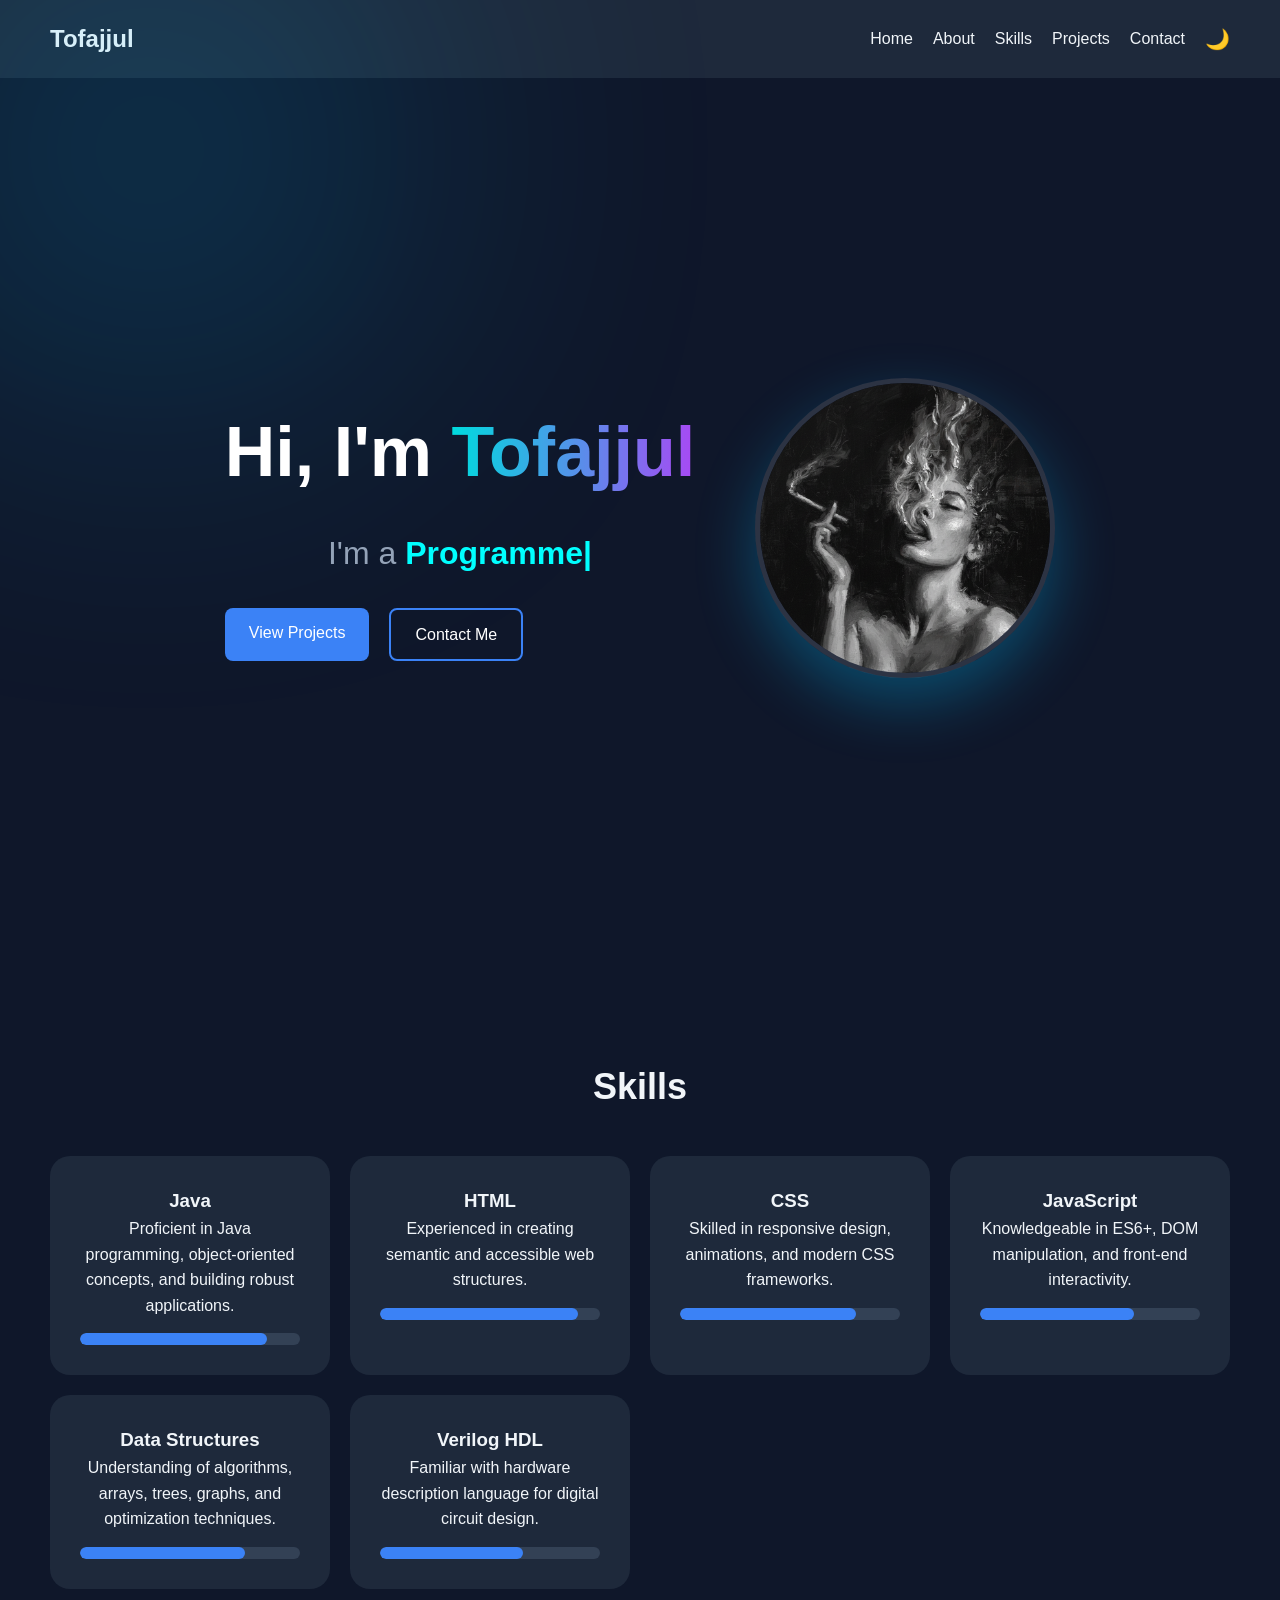
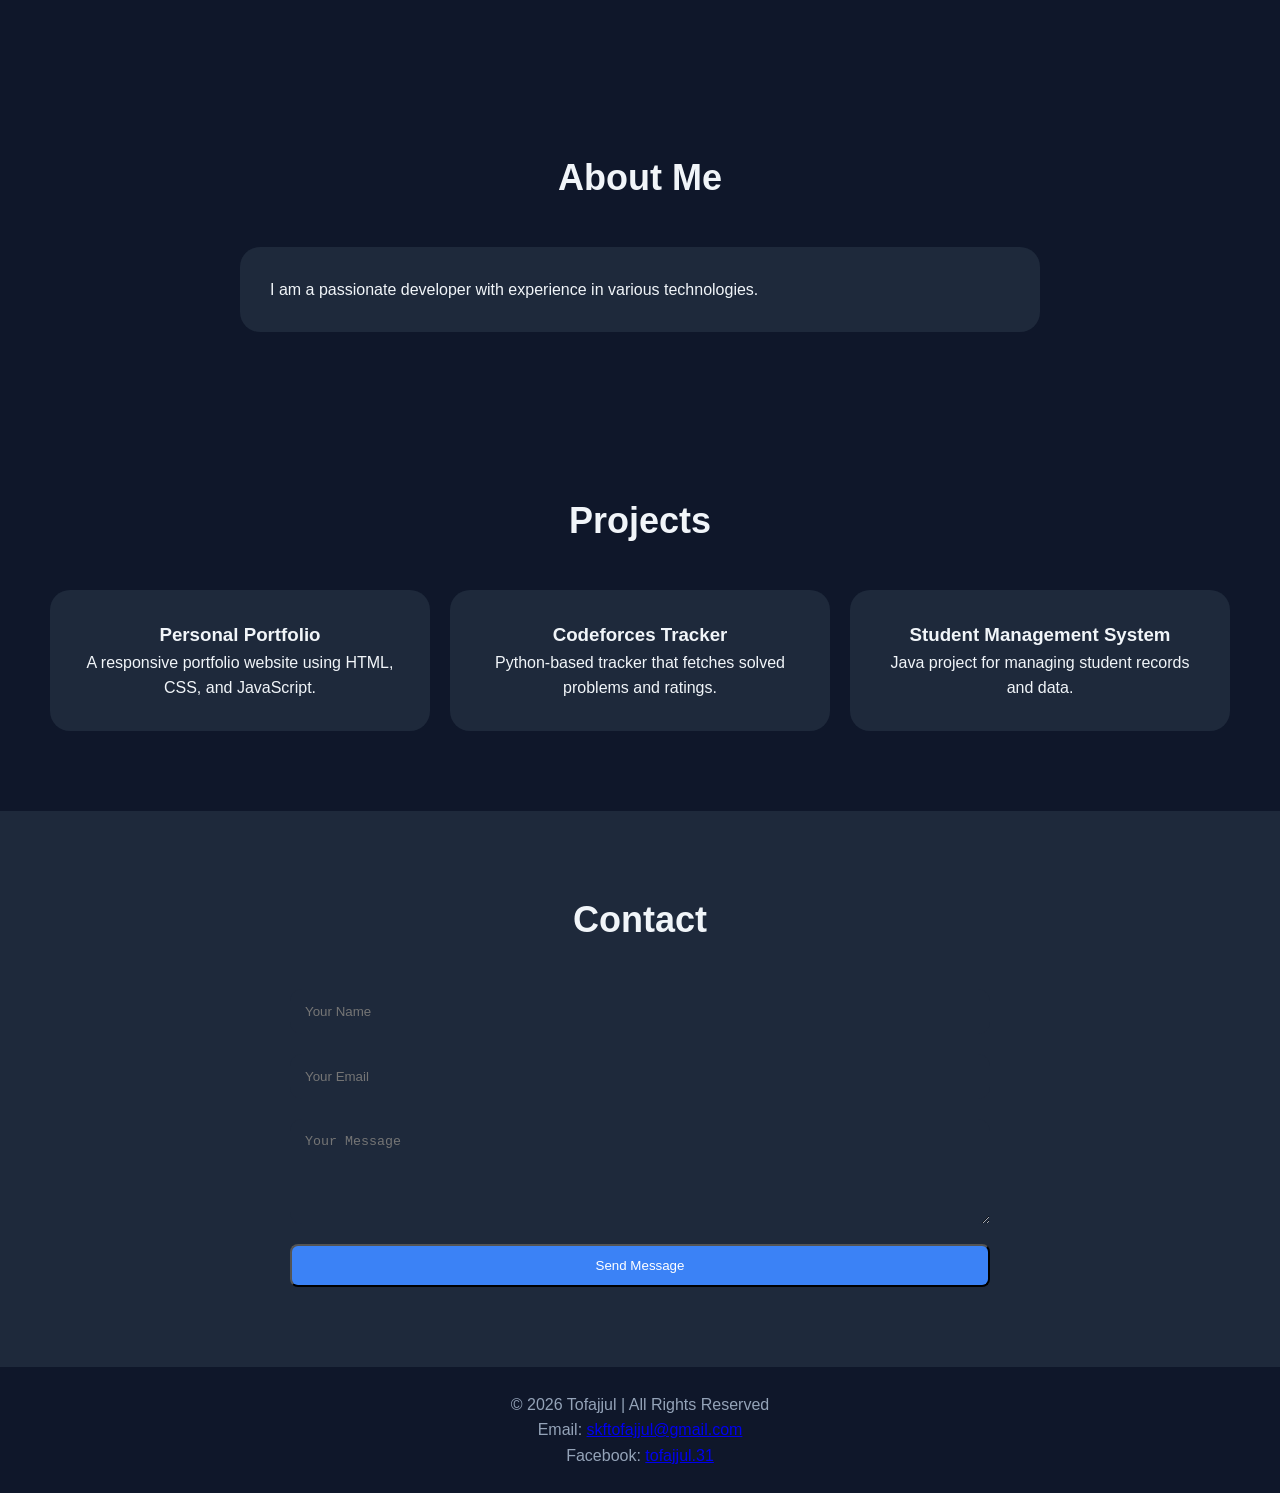
==== index.html @ 48f55d37 "add" ====
<!DOCTYPE html>
<html lang="en">
<head>
  <meta charset="UTF-8">
  <meta name="viewport" content="width=device-width, initial-scale=1.0">
  <title>Tofajjul's Portfolio</title>
  <link rel="stylesheet" href="style.css">
</head>
<body>

  <!-- Navbar -->
  <nav class="navbar">
    <div class="nav-brand">Tofajjul</div>
    <div class="nav-links">
      <a href="index.html">Home</a>
      <a href="about.html">About</a>
      <a href="#skills">Skills</a>
      <a href="#projects">Projects</a>
      <a href="#contact">Contact</a>
      <button id="themeBtn">🌙</button>
    </div>
  </nav>

  <!-- Hero Section -->
  <section class="hero">
    <div class="hero-content">
      <h1>Hi, I'm <span class="gradient-text">Tofajjul</span></h1>
      <div class="typing">
        I'm a <span id="text"></span><span class="cursor">|</span>
      </div>
      <div class="hero-buttons">
        <a href="#projects" class="btn">View Projects</a>
        <a href="#contact" class="btn secondary">Contact Me</a>
      </div>
    </div>
    <div class="hero-image">
      <img src="profile.jpg" alt="Tofajjul">
    </div>
  </section>

  <!-- Skills -->
  <section id="skills" class="section">
    <h2 class="section-title">Skills</h2>

    <div class="skills-grid">
      <div class="skill-card">
        <h3>Java</h3>
        <p>Proficient in Java programming, object-oriented concepts, and building robust applications.</p>
        <div class="progress"><span style="width:85%"></span></div>
      </div>

      <div class="skill-card">
        <h3>HTML</h3>
        <p>Experienced in creating semantic and accessible web structures.</p>
        <div class="progress"><span style="width:90%"></span></div>
      </div>

      <div class="skill-card">
        <h3>CSS</h3>
        <p>Skilled in responsive design, animations, and modern CSS frameworks.</p>
        <div class="progress"><span style="width:80%"></span></div>
      </div>

      <div class="skill-card">
        <h3>JavaScript</h3>
        <p>Knowledgeable in ES6+, DOM manipulation, and front-end interactivity.</p>
        <div class="progress"><span style="width:70%"></span></div>
      </div>

      <div class="skill-card">
        <h3>Data Structures</h3>
        <p>Understanding of algorithms, arrays, trees, graphs, and optimization techniques.</p>
        <div class="progress"><span style="width:75%"></span></div>
      </div>

      <div class="skill-card">
        <h3>Verilog HDL</h3>
        <p>Familiar with hardware description language for digital circuit design.</p>
        <div class="progress"><span style="width:65%"></span></div>
      </div>
    </div>
  </section>

  <!-- About -->
  <section id="about" class="section">
    <h2 class="section-title">About Me</h2>
    <div class="about-box">
      <p>I am a passionate developer with experience in various technologies.</p>
    </div>
  </section>

  <!-- Projects -->
  <section id="projects" class="section">
    <h2 class="section-title">Projects</h2>

    <div class="project-grid">
      <div class="project-card">
        <h3>Personal Portfolio</h3>
        <p>
          A responsive portfolio website using HTML, CSS, and JavaScript.
        </p>
      </div>

      <div class="project-card">
        <h3>Codeforces Tracker</h3>
        <p>
          Python-based tracker that fetches solved problems and ratings.
        </p>
      </div>

      <div class="project-card">
        <h3>Student Management System</h3>
        <p>
          Java project for managing student records and data.
        </p>
      </div>
    </div>
  </section>
  <!-- Contact -->
  <section id="contact" class="section dark-section">
    <h2 class="section-title">Contact</h2>

    <div class="contact-box">
      <input type="text" placeholder="Your Name">
      <input type="email" placeholder="Your Email">
      <textarea rows="5" placeholder="Your Message"></textarea>
      <button class="btn">Send Message</button>
    </div>
  </section>

  <footer>
    <p>© 2026 Tofajjul | All Rights Reserved</p>
    <p>Email: <a href="mailto:skftofajjul@gmail.com">skftofajjul@gmail.com</a></p>
    <p>Facebook: <a href="https://www.facebook.com/tofajjul.31" target="_blank">tofajjul.31</a></p>
  </footer>

  <script src="script.js"></script>
</body>
</html>
---- style.css ----
:root {
  --bg: #0f172a;
  --card: #1e293b;
  --text: #f1f5f9;
  --secondary: #94a3b8;
  --accent: #3b82f6;
}

* {
  margin: 0;
  padding: 0;
  box-sizing: border-box;
}

body {
  font-family: 'Arial', sans-serif;
  background: var(--bg);
  color: var(--text);
  line-height: 1.6;
  position: relative;
}

/* Background Glow */
body::before {
  content: '';
  position: fixed;
  width: 500px;
  height: 500px;
  background: #00bfff;
  filter: blur(150px);
  opacity: 0.2;
  border-radius: 50%;
  top: -100px;
  left: -100px;
  z-index: 0;
  pointer-events: none;
}

.navbar {
  display: flex;
  justify-content: space-between;
  align-items: center;
  padding: 20px 50px;
  background: var(--card);
}

.nav-brand {
  font-size: 24px;
  font-weight: bold;
}

.nav-links {
  display: flex;
  gap: 20px;
  align-items: center;
}

.nav-links a {
  color: var(--text);
  text-decoration: none;
}

#themeBtn {
  background: none;
  border: none;
  font-size: 20px;
  cursor: pointer;
}

.hero {
  display: flex;
  align-items: center;
  justify-content: center;
  gap: 60px;
  padding: 100px 50px;
  min-height: 100vh;
  text-align: center;
  position: relative;
  z-index: 1;
}

.hero-content h1 {
  font-size: 70px;
  color: white;
  margin-bottom: 20px;
  animation: fadeUp 1s ease;
}

.hero-image {
  display: flex;
  justify-content: center;
  align-items: center;
}

.hero-image img {
  width: 320px;
  height: 320px;
  border-radius: 50%;
  object-fit: cover;
  box-shadow: 0 25px 60px rgba(0, 191, 255, 0.3);
  border: 5px solid rgba(255,255,255,0.12);
}

@media (max-width: 900px) {
  .hero {
    flex-direction: column;
    gap: 40px;
  }

  .hero-content h1 {
    font-size: 56px;
  }

  .hero-image img {
    width: 260px;
    height: 260px;
  }
}

.gradient-text {
  background: linear-gradient(90deg, #00dbde, #fc00ff, #00dbde);
  background-size: 300%;
  -webkit-background-clip: text;
  -webkit-text-fill-color: transparent;
  background-clip: text;
  animation: gradient 5s linear infinite;
}

/* Typing Text */
.typing {
  font-size: 32px;
  color: var(--secondary);
  height: 50px;
  margin-bottom: 30px;
}

.typing span {
  color: #00ffff;
  font-weight: bold;
}

.cursor {
  display: inline-block;
  color: #00ffff;
  animation: blink 0.7s infinite;
}

/* Animations */
@keyframes gradient {
  0% { background-position: 0%; }
  100% { background-position: 300%; }
}

@keyframes blink {
  50% { opacity: 0; }
}

@keyframes fadeUp {
  from {
    opacity: 0;
    transform: translateY(40px);
  }
  to {
    opacity: 1;
    transform: translateY(0);
  }
}

.hero-buttons {
  display: flex;
  gap: 20px;
}

.btn {
  padding: 12px 24px;
  background: var(--accent);
  color: white;
  text-decoration: none;
  border-radius: 8px;
  transition: 0.3s;
}

.btn:hover {
  background: #2563eb;
}

.secondary {
  background: transparent;
  border: 2px solid var(--accent);
}

.secondary:hover {
  background: var(--accent);
}

.hero-image img {
  width: 300px;
  height: 300px;
  border-radius: 50%;
  object-fit: cover;
}

.section {
  padding: 80px 50px;
  text-align: center;
}

.section-title {
  font-size: 36px;
  margin-bottom: 40px;
}

.skills-grid {
  display: grid;
  grid-template-columns: repeat(auto-fit, minmax(250px, 1fr));
  gap: 20px;
}

.project-grid {
  display: grid;
  grid-template-columns: repeat(auto-fit, minmax(300px, 1fr));
  gap: 20px;
}

.about-box {
  max-width: 800px;
  margin: auto;
  text-align: left;
}

.about-box h3 {
  margin-top: 30px;
  margin-bottom: 15px;
  font-size: 24px;
}

.about-box ul {
  margin-left: 20px;
  margin-bottom: 20px;
}

.about-box li {
  margin-bottom: 10px;
  color: var(--text);
}

.dark-section {
  background: var(--card);
}

body.light {
  --bg: #f8fafc;
  --card: #ffffff;
  --text: #1e293b;
  --secondary: #64748b;
  --accent: #3b82f6;
}

.about-box,
.project-card,
.skill-card {
  background: var(--card);
  padding: 30px;
  border-radius: 20px;
  transition: 0.3s;
}

.about-box:hover,
.project-card:hover,
.skill-card:hover {
  transform: translateY(-10px);
}

.progress {
  width: 100%;
  height: 12px;
  background: #334155;
  border-radius: 20px;
  margin-top: 15px;
  overflow: hidden;
}

.progress span {
  display: block;
  height: 100%;
  background: var(--accent);
  border-radius: 20px;
}

.contact-box {
  max-width: 700px;
  margin: auto;
  display: flex;
  flex-direction: column;
  gap: 20px;
}

.contact-box input,
.contact-box textarea {
  padding: 15px;
  border: none;
  border-radius: 12px;
  background: var(--card);
  color: var(--text);
}

footer {
  text-align: center;
  padding: 25px;
  color: var(--secondary);
}

@media(max-width: 900px) {
  .hero {
    flex-direction: column;
    text-align: center;
  }

  .hero-text h1 {
    font-size: 42px;
  }

  .hero-buttons {
    justify-content: center;
  }

  .navbar {
    flex-direction: column;
    gap: 20px;
  }

  .nav-links {
    flex-wrap: wrap;
    justify-content: center;
  }
}
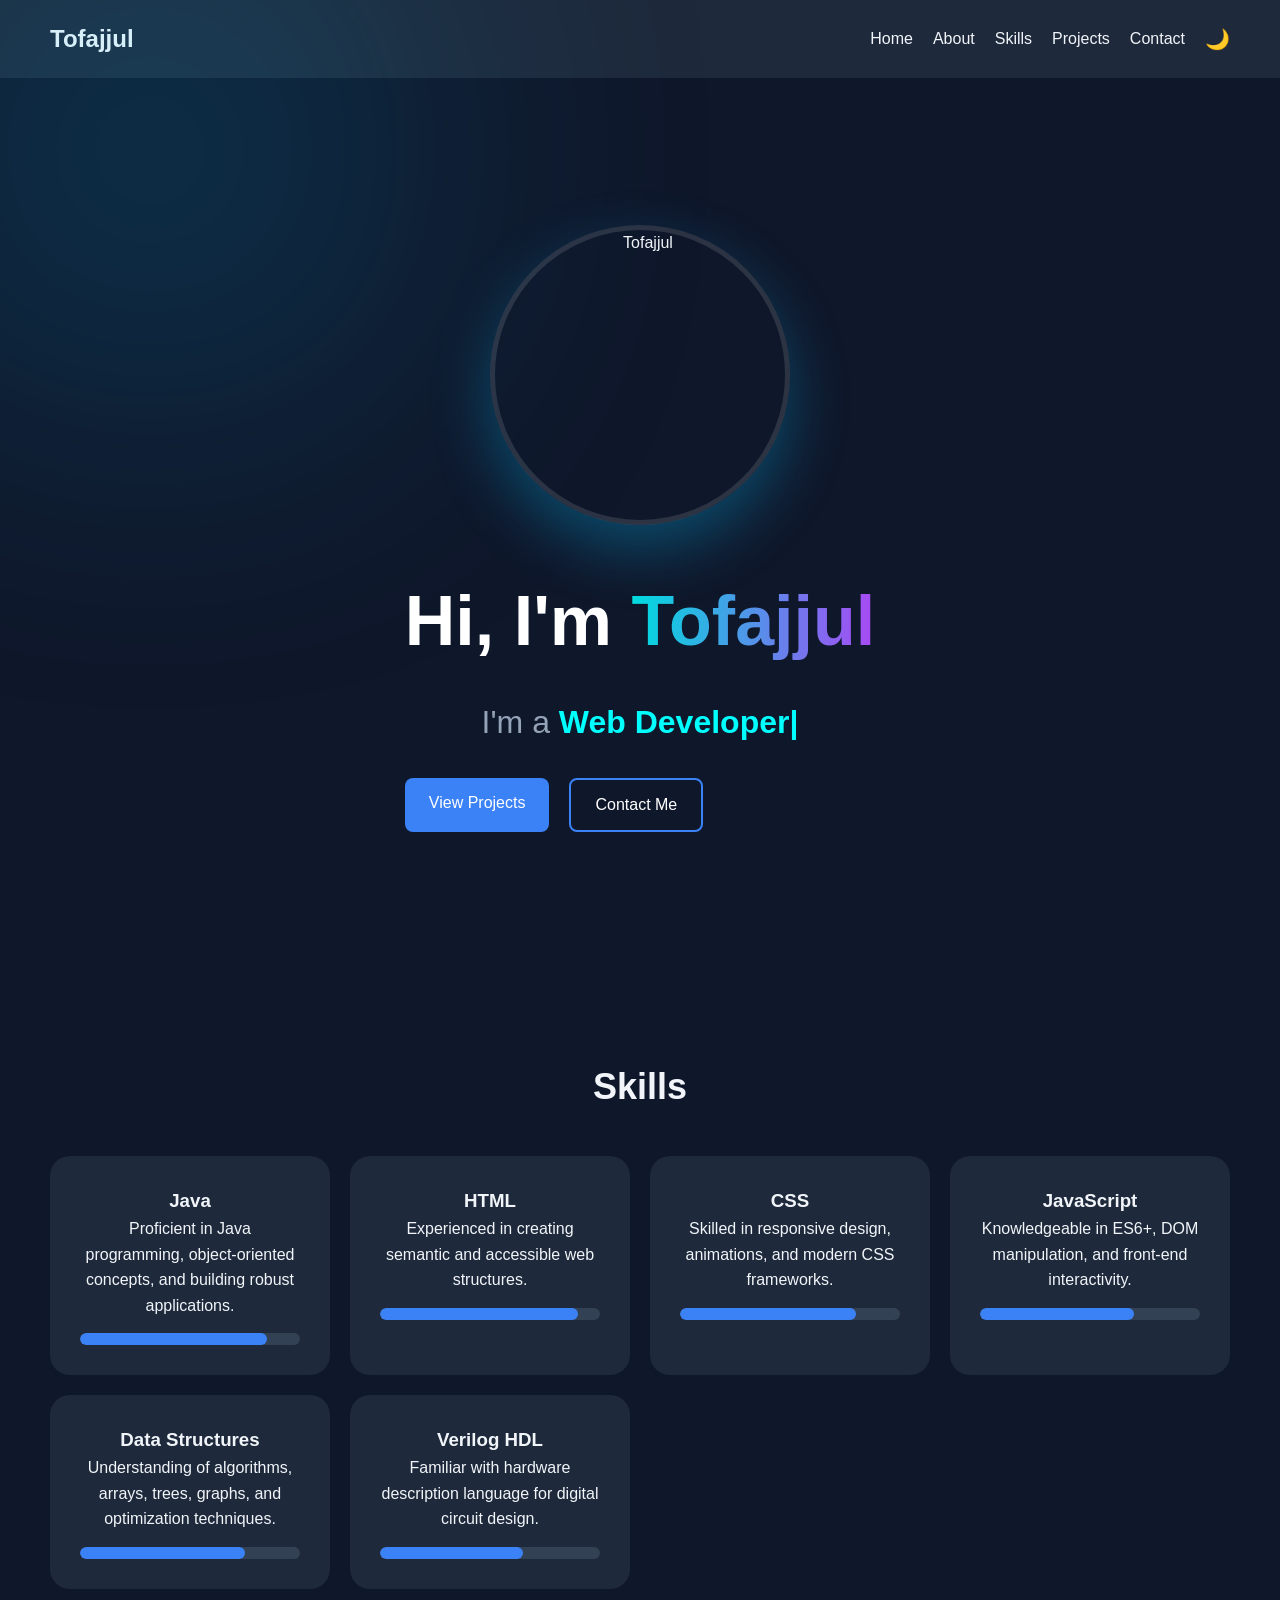
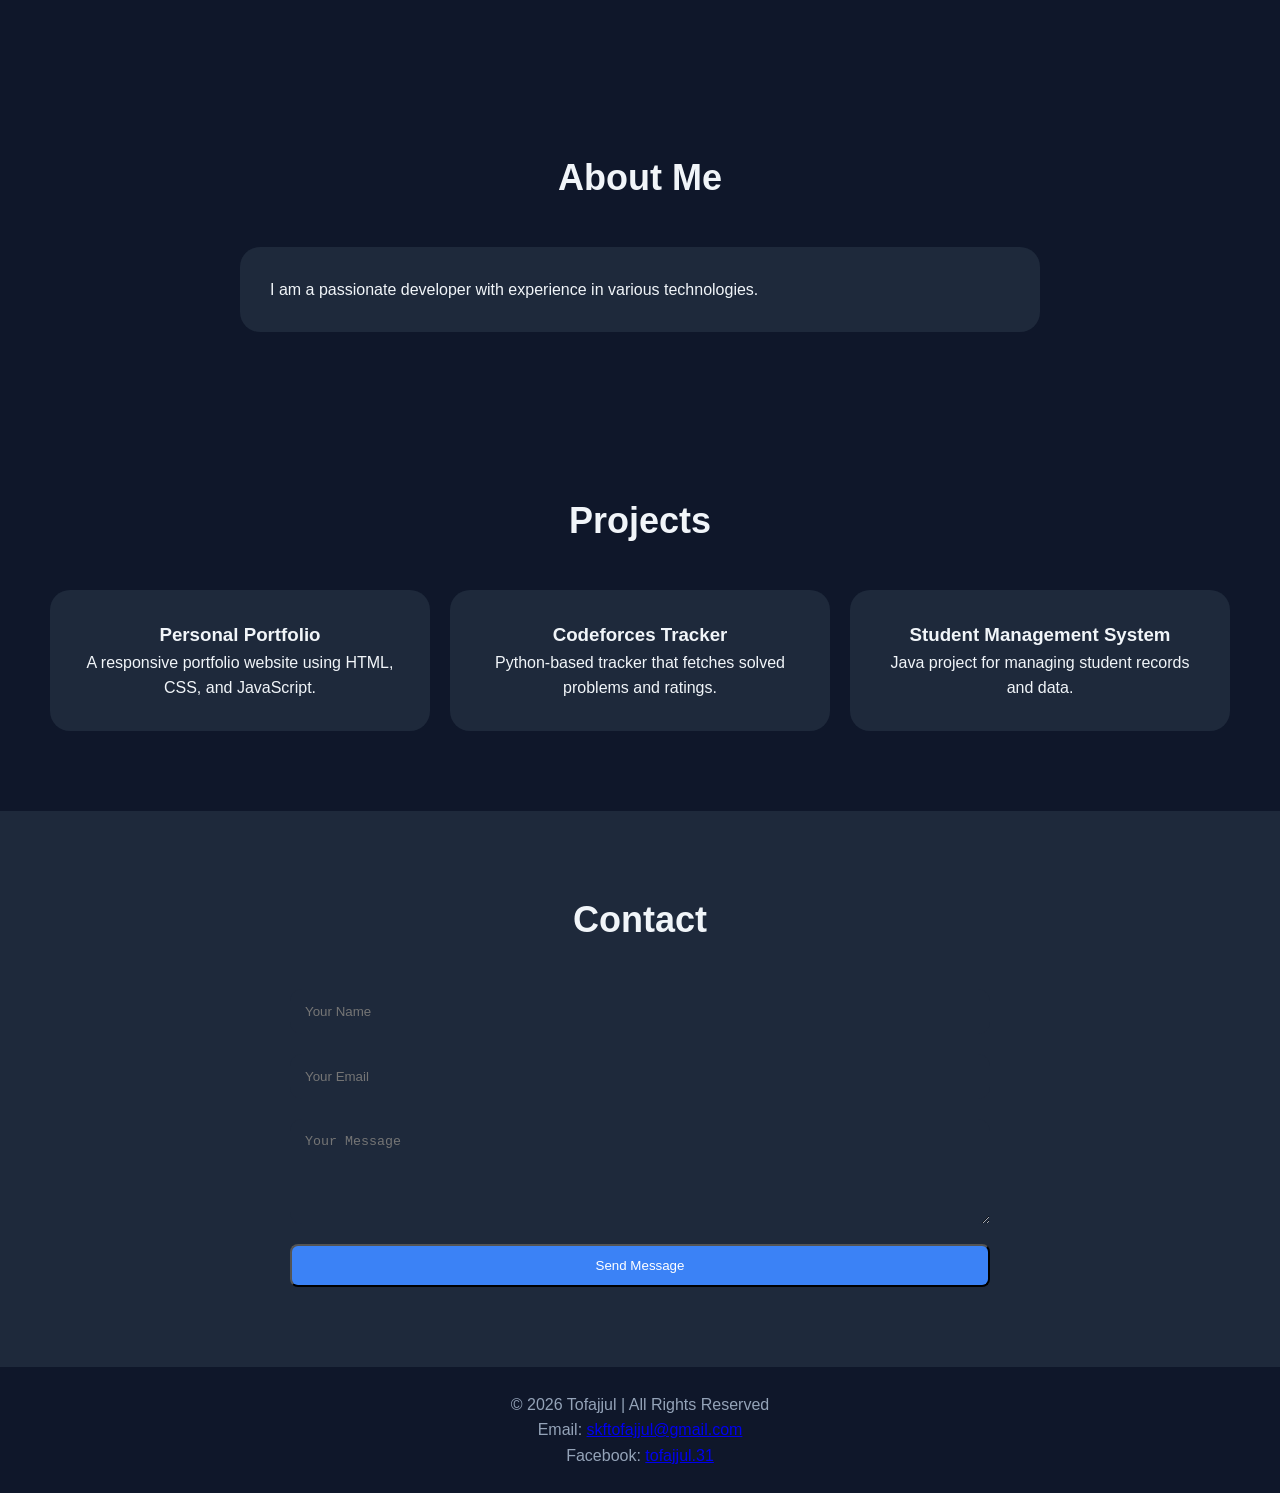
==== commit f071106f: "Add files via upload" ====
--- a/index.html
+++ b/index.html
@@ -26,7 +26,7 @@
     <div class="hero-content">
       <h1>Hi, I'm <span class="gradient-text">Tofajjul</span></h1>
       <div class="typing">
-        I'm a <span id="text"></span><span class="cursor">|</span>
+        I'm a  <span id="text"></span><span class=" cursor ">| </span>
       </div>
       <div class="hero-buttons">
         <a href="#projects" class="btn">View Projects</a>
--- a/style.css
+++ b/style.css
@@ -69,9 +69,10 @@
 
 .hero {
   display: flex;
+  flex-direction: column;
   align-items: center;
   justify-content: center;
-  gap: 60px;
+  gap: 40px;
   padding: 100px 50px;
   min-height: 100vh;
   text-align: center;
@@ -79,17 +80,18 @@
   z-index: 1;
 }
 
+.hero-image {
+  order: -1;
+  display: flex;
+  justify-content: center;
+  align-items: center;
+}
+
 .hero-content h1 {
   font-size: 70px;
   color: white;
   margin-bottom: 20px;
   animation: fadeUp 1s ease;
-}
-
-.hero-image {
-  display: flex;
-  justify-content: center;
-  align-items: center;
 }
 
 .hero-image img {
@@ -130,8 +132,10 @@
 .typing {
   font-size: 32px;
   color: var(--secondary);
-  height: 50px;
+  min-height: 50px;
   margin-bottom: 30px;
+  white-space: nowrap;
+  overflow: hidden;
 }
 
 .typing span {
@@ -145,6 +149,7 @@
   animation: blink 0.7s infinite;
 }
 
+
 /* Animations */
 @keyframes gradient {
   0% { background-position: 0%; }
@@ -169,6 +174,10 @@
 .hero-buttons {
   display: flex;
   gap: 20px;
+  justify-content: flex-start;
+  width: 100%;
+  max-width: 700px;
+  margin-left: 0;
 }
 
 .btn {
